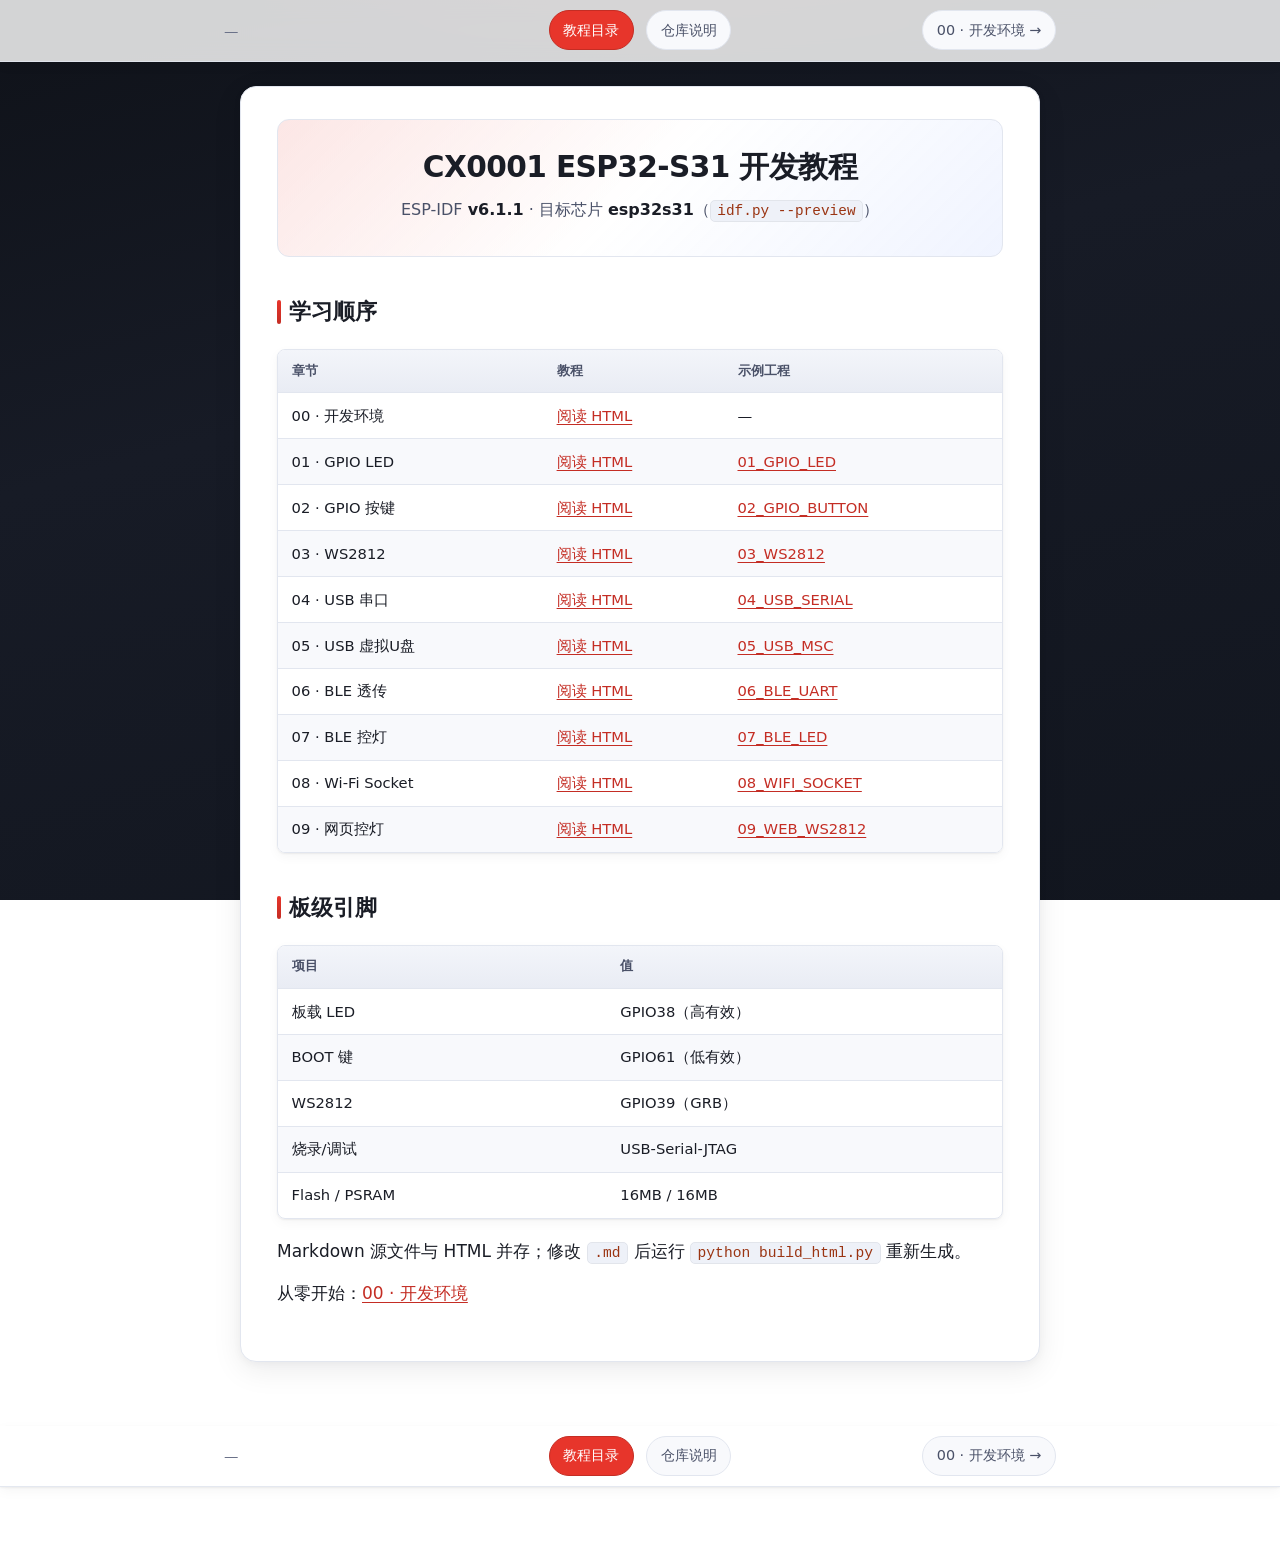
==== 04.教程/index.html @ 6d284074 "Initial commit: CX0001 ESP32-S31 board materials and ESP-IDF tutorials Co-authored-by: Cursor <curso" ====
<!DOCTYPE html>
<html lang="zh-CN">
<head>
  <meta charset="utf-8">
  <meta name="viewport" content="width=device-width, initial-scale=1">
  <title>教程目录 — CX0001</title>
  <meta name="theme-color" content="#171b26">
  <link rel="stylesheet" href="assets/style.css">
</head>
<body>
<nav class="site-nav" aria-label="章节导航">
  <div class="site-nav-inner">
    <div class="nav-prev"><span class="sep">—</span></div>
    <div class="nav-center">
      <a class="nav-pill nav-pill-primary" href="index.html">教程目录</a>
      <a class="nav-pill" href="../README.md">仓库说明</a>
    </div>
    <div class="nav-next"><a class="nav-pill" href="00_开发环境.html">00 · 开发环境 →</a></div>
  </div>
</nav>
<main class="content">
<article class="prose">
<div class="index-hero">
<h1>CX0001 ESP32-S31 开发教程</h1>
<p>ESP-IDF <strong>v6.1.1</strong> · 目标芯片 <strong>esp32s31</strong>（<code>idf.py --preview</code>）</p>
</div>
<h2>学习顺序</h2>
<table>
<thead><tr><th>章节</th><th>教程</th><th>示例工程</th></tr></thead>
<tbody>
<tr><td>00 · 开发环境</td><td><a href="00_开发环境.html">阅读 HTML</a></td><td>—</td></tr><tr><td>01 · GPIO LED</td><td><a href="01_GPIO_LED.html">阅读 HTML</a></td><td><a href="../03.Sketch/01_GPIO_LED">01_GPIO_LED</a></td></tr><tr><td>02 · GPIO 按键</td><td><a href="02_GPIO_BUTTON.html">阅读 HTML</a></td><td><a href="../03.Sketch/02_GPIO_BUTTON">02_GPIO_BUTTON</a></td></tr><tr><td>03 · WS2812</td><td><a href="03_WS2812.html">阅读 HTML</a></td><td><a href="../03.Sketch/03_WS2812">03_WS2812</a></td></tr><tr><td>04 · USB 串口</td><td><a href="04_USB_SERIAL.html">阅读 HTML</a></td><td><a href="../03.Sketch/04_USB_SERIAL">04_USB_SERIAL</a></td></tr><tr><td>05 · USB 虚拟U盘</td><td><a href="05_USB_MSC.html">阅读 HTML</a></td><td><a href="../03.Sketch/05_USB_MSC">05_USB_MSC</a></td></tr><tr><td>06 · BLE 透传</td><td><a href="06_BLE_UART.html">阅读 HTML</a></td><td><a href="../03.Sketch/06_BLE_UART">06_BLE_UART</a></td></tr><tr><td>07 · BLE 控灯</td><td><a href="07_BLE_LED.html">阅读 HTML</a></td><td><a href="../03.Sketch/07_BLE_LED">07_BLE_LED</a></td></tr><tr><td>08 · Wi-Fi Socket</td><td><a href="08_WIFI_SOCKET.html">阅读 HTML</a></td><td><a href="../03.Sketch/08_WIFI_SOCKET">08_WIFI_SOCKET</a></td></tr><tr><td>09 · 网页控灯</td><td><a href="09_WEB_WS2812.html">阅读 HTML</a></td><td><a href="../03.Sketch/09_WEB_WS2812">09_WEB_WS2812</a></td></tr>
</tbody>
</table>
<h2>板级引脚</h2>
<table>
<thead><tr><th>项目</th><th>值</th></tr></thead>
<tbody>
<tr><td>板载 LED</td><td>GPIO38（高有效）</td></tr>
<tr><td>BOOT 键</td><td>GPIO61（低有效）</td></tr>
<tr><td>WS2812</td><td>GPIO39（GRB）</td></tr>
<tr><td>烧录/调试</td><td>USB-Serial-JTAG</td></tr>
<tr><td>Flash / PSRAM</td><td>16MB / 16MB</td></tr>
</tbody>
</table>
<p>Markdown 源文件与 HTML 并存；修改 <code>.md</code> 后运行 <code>python build_html.py</code> 重新生成。</p>
<p>从零开始：<a href="00_开发环境.html">00 · 开发环境</a></p>
</article>
</main>
<nav class="site-nav" aria-label="章节导航">
  <div class="site-nav-inner">
    <div class="nav-prev"><span class="sep">—</span></div>
    <div class="nav-center">
      <a class="nav-pill nav-pill-primary" href="index.html">教程目录</a>
      <a class="nav-pill" href="../README.md">仓库说明</a>
    </div>
    <div class="nav-next"><a class="nav-pill" href="00_开发环境.html">00 · 开发环境 →</a></div>
  </div>
</nav>
<footer class="page-foot">CX0001 ESP32-S31 · ESP-IDF v6.1.1 教程</footer>
</body>
</html>
---- 04.教程/assets/style.css ----
/* CX0001 教程 — 静态 HTML 阅读样式 */
:root {
  --accent: #e7352b;
  --accent-dark: #c42d24;
  --accent-soft: rgba(231, 53, 43, 0.12);
  --accent-glow: rgba(231, 53, 43, 0.25);

  --bg0: #0f1219;
  --bg1: #171b26;
  --bg2: #1e2433;
  --surface: #ffffff;
  --surface-raised: #f8f9fc;

  --text: #1a1d26;
  --text-secondary: #4a5168;
  --text-muted: #6b7289;

  --border: #e2e6ef;
  --border-strong: #c8cedd;

  --link: #c42d24;
  --link-hover: #e7352b;

  --code-bg: #eef1f8;
  --pre-bg: #1a1f2e;
  --pre-fg: #e8ecf4;
  --pre-border: #2d3548;

  --radius-sm: 8px;
  --radius-md: 12px;
  --radius-lg: 16px;
  --shadow-sm: 0 1px 2px rgba(15, 18, 25, 0.06), 0 4px 12px rgba(15, 18, 25, 0.04);
  --shadow-md: 0 8px 30px rgba(15, 18, 25, 0.08), 0 2px 8px rgba(15, 18, 25, 0.04);
  --max: 48rem;
  --font-sans: "Segoe UI", "PingFang SC", "Microsoft YaHei", "Noto Sans SC", system-ui, sans-serif;
  --font-mono: "Cascadia Code", "Consolas", "JetBrains Mono", ui-monospace, monospace;
}

*,
*::before,
*::after {
  box-sizing: border-box;
}

html {
  scroll-behavior: smooth;
}

body {
  margin: 0;
  min-height: 100vh;
  font-family: var(--font-sans);
  font-size: 1.0625rem;
  line-height: 1.75;
  color: var(--text);
  background:
    radial-gradient(ellipse 80% 50% at 50% -20%, var(--accent-glow), transparent 55%),
    linear-gradient(165deg, var(--bg0) 0%, var(--bg1) 40%, #12161f 100%);
  background-attachment: fixed;
}

a {
  color: var(--link);
  text-decoration-thickness: 1px;
  text-underline-offset: 3px;
  transition: color 0.15s ease;
}

a:hover {
  color: var(--link-hover);
}

/* —— 顶栏导航 —— */
.site-nav {
  position: sticky;
  top: 0;
  z-index: 100;
  padding: 0.65rem 1rem;
  background: rgba(255, 255, 255, 0.82);
  backdrop-filter: blur(12px);
  -webkit-backdrop-filter: blur(12px);
  border-bottom: 1px solid rgba(226, 230, 239, 0.9);
  box-shadow: var(--shadow-sm);
}

.site-nav-inner {
  max-width: calc(var(--max) + 4rem);
  margin: 0 auto;
  display: grid;
  grid-template-columns: 1fr auto 1fr;
  gap: 0.75rem;
  align-items: center;
}

.site-nav .nav-prev {
  justify-self: start;
}

.site-nav .nav-center {
  justify-self: center;
  display: flex;
  flex-wrap: wrap;
  gap: 0.5rem 0.75rem;
  align-items: center;
  justify-content: center;
}

.site-nav .nav-next {
  justify-self: end;
  text-align: right;
}

.site-nav a {
  text-decoration: none;
  font-size: 0.9rem;
  font-weight: 500;
}

.site-nav a.nav-pill {
  display: inline-block;
  padding: 0.4rem 0.85rem;
  border-radius: 999px;
  background: var(--surface-raised);
  border: 1px solid var(--border);
  color: var(--text-secondary);
}

.site-nav a.nav-pill:hover {
  background: #fff;
  border-color: var(--accent);
  color: var(--accent);
}

.site-nav a.nav-pill-primary {
  background: var(--accent);
  border-color: var(--accent-dark);
  color: #fff;
}

.site-nav a.nav-pill-primary:hover {
  background: var(--accent-dark);
  color: #fff;
}

.site-nav .sep {
  color: var(--text-muted);
  font-size: 0.9rem;
}

/* —— 正文卡片 —— */
main.content {
  max-width: calc(var(--max) + 4rem);
  margin: 1.5rem auto 2rem;
  padding: 0 1rem 2rem;
}

main.content .prose {
  background: var(--surface);
  border-radius: var(--radius-lg);
  border: 1px solid var(--border);
  box-shadow: var(--shadow-md);
  padding: 2rem 2.25rem 2.5rem;
}

@media (max-width: 640px) {
  main.content .prose {
    padding: 1.35rem 1.15rem 1.75rem;
    border-radius: var(--radius-md);
  }

  .site-nav-inner {
    grid-template-columns: 1fr;
    text-align: center;
  }

  .site-nav .nav-prev,
  .site-nav .nav-next {
    justify-self: center;
  }
}

/* —— 排版 —— */
.prose h1 {
  font-size: 1.85rem;
  font-weight: 700;
  margin: 0 0 1rem;
  line-height: 1.35;
  letter-spacing: -0.02em;
  color: var(--text);
  padding-bottom: 0.75rem;
  border-bottom: 3px solid var(--accent);
}

.prose h2 {
  font-size: 1.35rem;
  font-weight: 600;
  margin: 2.25rem 0 0.85rem;
  color: var(--text);
  display: flex;
  align-items: center;
  gap: 0.5rem;
}

.prose h2::before {
  content: "";
  display: inline-block;
  width: 4px;
  height: 1.1em;
  background: linear-gradient(180deg, var(--accent), var(--accent-dark));
  border-radius: 2px;
  flex-shrink: 0;
}

.prose h3 {
  font-size: 1.12rem;
  font-weight: 600;
  margin: 1.75rem 0 0.6rem;
  color: var(--text-secondary);
}

.prose p {
  margin: 0.75rem 0;
}

.prose strong {
  color: var(--text);
  font-weight: 600;
}

.prose ul,
.prose ol {
  margin: 0.65rem 0 1rem;
  padding-left: 1.35rem;
}

.prose li {
  margin: 0.35rem 0;
}

.prose li::marker {
  color: var(--accent);
}

.prose hr {
  border: none;
  border-top: 1px dashed var(--border-strong);
  margin: 2rem 0;
}

/* —— 表格 —— */
.prose table {
  width: 100%;
  border-collapse: separate;
  border-spacing: 0;
  font-size: 0.92rem;
  margin: 1.15rem 0;
  border-radius: var(--radius-sm);
  overflow: hidden;
  border: 1px solid var(--border);
  box-shadow: var(--shadow-sm);
}

.prose thead th {
  background: linear-gradient(180deg, #f3f5fa 0%, #e9ecf4 100%);
  color: var(--text-secondary);
  font-weight: 600;
  font-size: 0.82rem;
  text-transform: none;
  letter-spacing: 0.02em;
}

.prose th,
.prose td {
  padding: 0.6rem 0.85rem;
  text-align: left;
  border-bottom: 1px solid var(--border);
}

.prose tr:last-child td {
  border-bottom: none;
}

.prose tbody tr:nth-child(even) {
  background: var(--surface-raised);
}

.prose tbody tr:hover {
  background: var(--accent-soft);
}

/* —— 行内代码 —— */
.prose code {
  font-family: var(--font-mono);
  font-size: 0.86em;
  background: var(--code-bg);
  color: #9a3412;
  padding: 0.15em 0.45em;
  border-radius: 5px;
  border: 1px solid rgba(0, 0, 0, 0.05);
}

/* —— 代码块 —— */
.prose pre {
  margin: 1.1rem 0;
  padding: 1.1rem 1.25rem;
  background: var(--pre-bg);
  color: var(--pre-fg);
  border-radius: var(--radius-md);
  border: 1px solid var(--pre-border);
  overflow-x: auto;
  font-size: 0.84rem;
  line-height: 1.55;
  box-shadow: inset 0 1px 0 rgba(255, 255, 255, 0.04);
}

.prose pre code {
  background: none;
  border: none;
  padding: 0;
  color: inherit;
  font-size: inherit;
}

/* —— 引用（教程提示） —— */
.prose blockquote {
  margin: 1.25rem 0;
  padding: 0.85rem 1.15rem;
  border: none;
  border-left: 4px solid var(--accent);
  border-radius: 0 var(--radius-sm) var(--radius-sm) 0;
  background: linear-gradient(90deg, var(--accent-soft), rgba(255, 255, 255, 0.6));
  color: var(--text-secondary);
  font-size: 0.96rem;
}

.prose blockquote p {
  margin: 0.35rem 0;
}

/* —— 目录页 —— */
.index-hero {
  text-align: center;
  margin-bottom: 2rem;
  padding: 1.75rem 1.25rem 2rem;
  border-radius: var(--radius-md);
  background: linear-gradient(135deg, var(--accent-soft) 0%, rgba(255, 255, 255, 0.9) 50%, #f0f4ff 100%);
  border: 1px solid var(--border);
}

.index-hero h1 {
  border-bottom: none;
  padding-bottom: 0;
  margin-bottom: 0.5rem;
}

.index-hero p {
  color: var(--text-secondary);
  margin: 0;
  font-size: 1rem;
}

.index-hero code {
  font-size: 0.9em;
}

/* —— 页脚 —— */
footer.page-foot {
  max-width: calc(var(--max) + 4rem);
  margin: 0 auto 2.5rem;
  padding: 0 1rem;
  font-size: 0.8rem;
  color: rgba(255, 255, 255, 0.45);
  text-align: center;
}
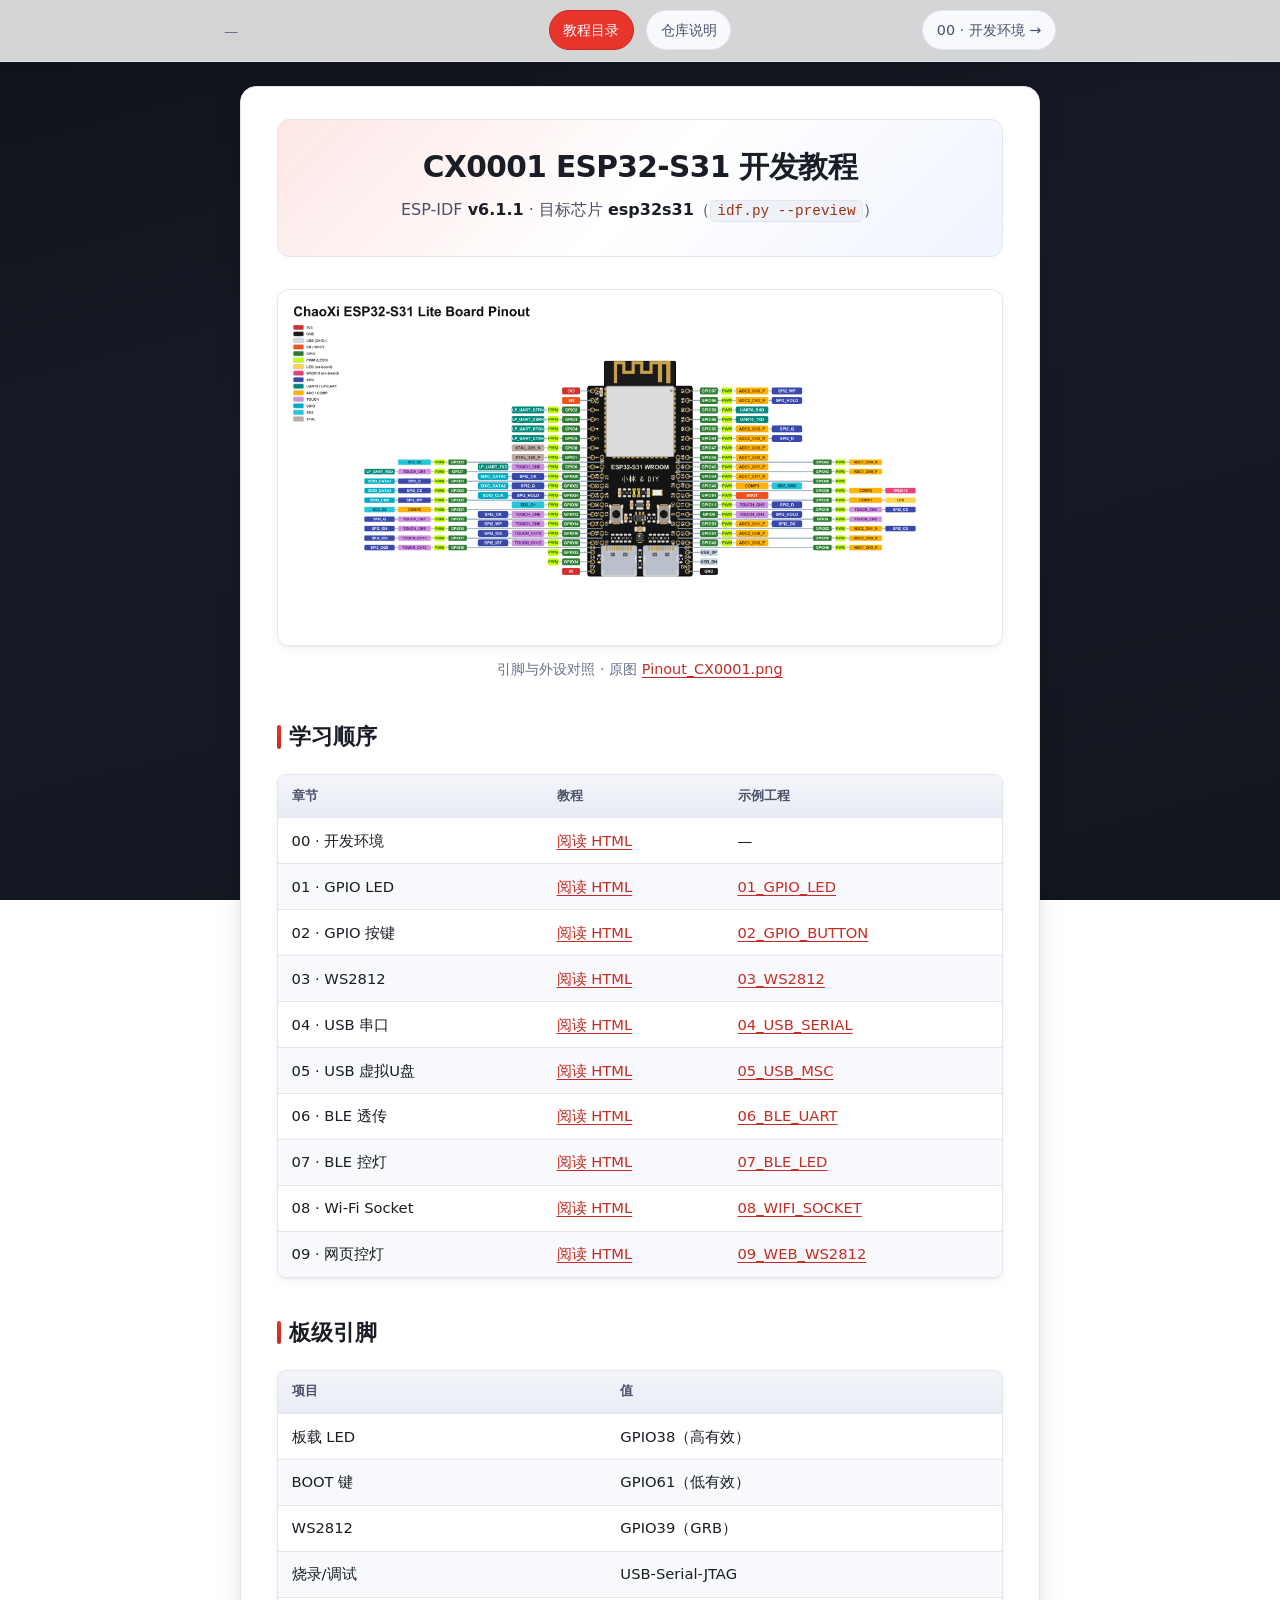
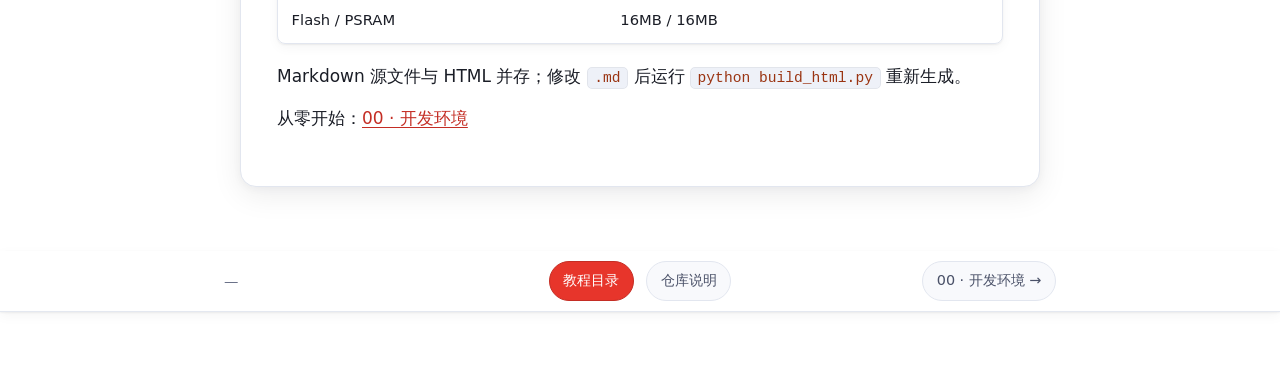
==== commit 0b531b2f: "docs: show Pinout_CX0001 in README and tutorial index Co-authored-by: Cursor <cursoragent@cursor.com" ====
--- a/04.教程/index.html
+++ b/04.教程/index.html
@@ -24,6 +24,10 @@
 <h1>CX0001 ESP32-S31 开发教程</h1>
 <p>ESP-IDF <strong>v6.1.1</strong> · 目标芯片 <strong>esp32s31</strong>（<code>idf.py --preview</code>）</p>
 </div>
+<figure class="board-figure">
+<img src="../06.Picture/Pinout_CX0001.png" alt="CX0001 板卡引脚图" width="960" loading="lazy">
+<figcaption>引脚与外设对照 · 原图 <a href="../06.Picture/Pinout_CX0001.png">Pinout_CX0001.png</a></figcaption>
+</figure>
 <h2>学习顺序</h2>
 <table>
 <thead><tr><th>章节</th><th>教程</th><th>示例工程</th></tr></thead>
--- a/04.教程/assets/style.css
+++ b/04.教程/assets/style.css
@@ -337,6 +337,31 @@
   margin: 0.35rem 0;
 }
 
+.prose img {
+  max-width: 100%;
+  height: auto;
+  display: block;
+  margin: 1.25rem auto;
+  border-radius: var(--radius-md);
+  border: 1px solid var(--border);
+  box-shadow: var(--shadow-sm);
+}
+
+.prose .board-figure {
+  margin: 0 0 2rem;
+  text-align: center;
+}
+
+.prose .board-figure img {
+  margin: 0 auto;
+}
+
+.prose figcaption {
+  margin-top: 0.65rem;
+  font-size: 0.9rem;
+  color: var(--text-muted);
+}
+
 /* —— 目录页 —— */
 .index-hero {
   text-align: center;
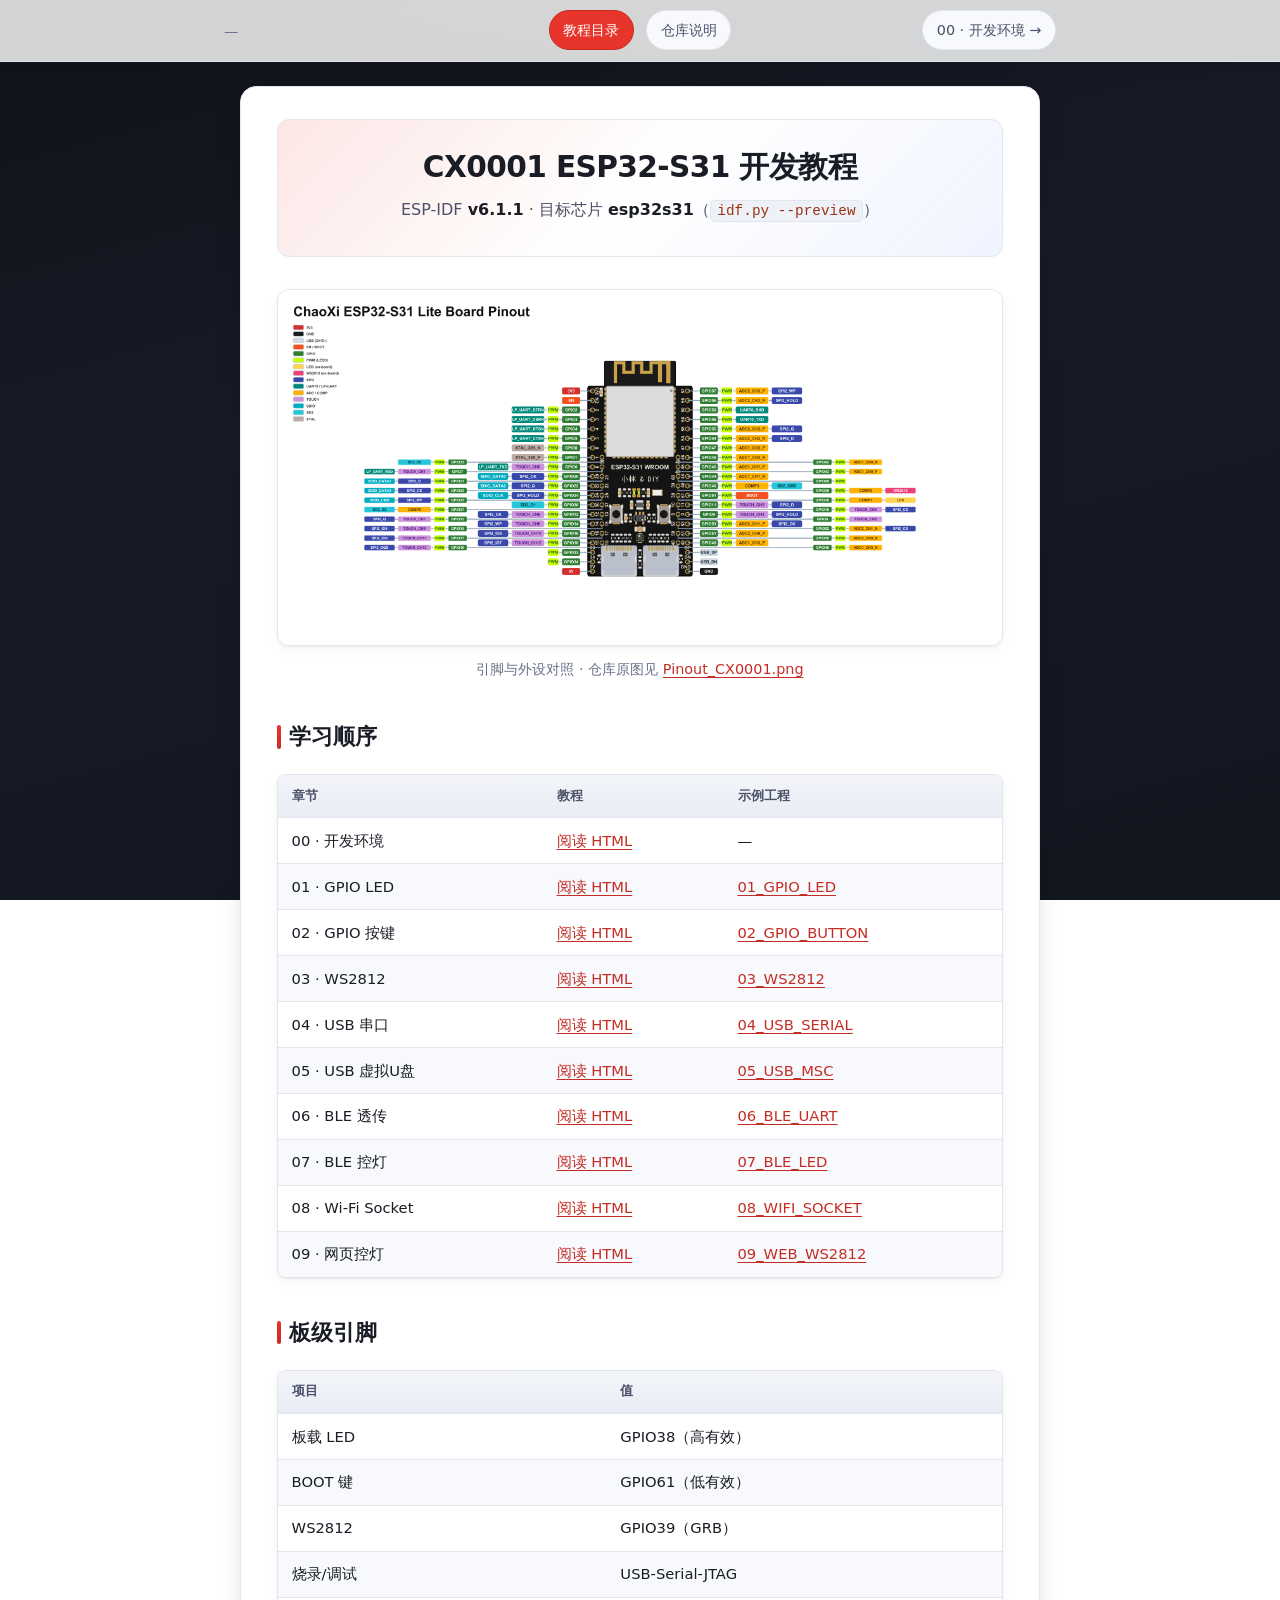
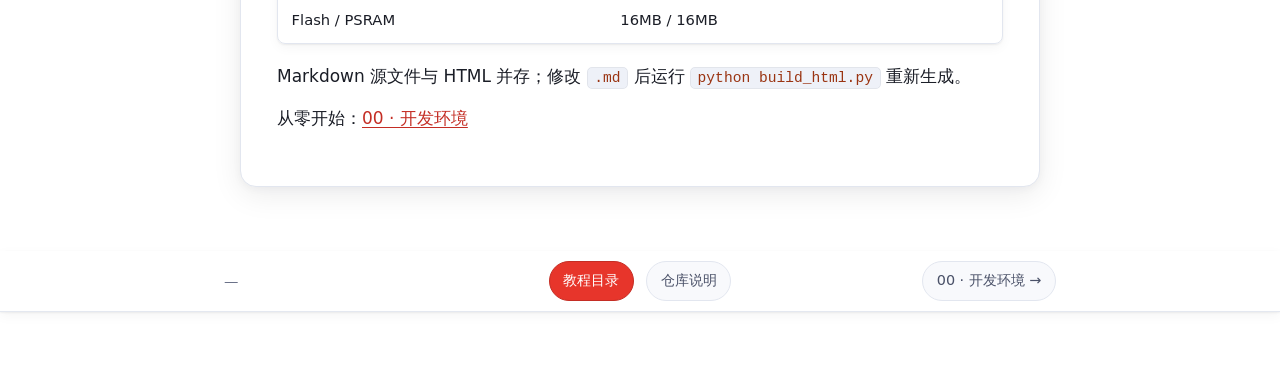
==== commit 5ba70f66: "Update files." ====
--- a/04.教程/index.html
+++ b/04.教程/index.html
@@ -13,7 +13,7 @@
     <div class="nav-prev"><span class="sep">—</span></div>
     <div class="nav-center">
       <a class="nav-pill nav-pill-primary" href="index.html">教程目录</a>
-      <a class="nav-pill" href="../README.md">仓库说明</a>
+      <a class="nav-pill" href="https://github.com/Zhentao-Lin/CX0001_ESP32_S31_Module_Lite_Board">仓库说明</a>
     </div>
     <div class="nav-next"><a class="nav-pill" href="00_开发环境.html">00 · 开发环境 →</a></div>
   </div>
@@ -25,8 +25,8 @@
 <p>ESP-IDF <strong>v6.1.1</strong> · 目标芯片 <strong>esp32s31</strong>（<code>idf.py --preview</code>）</p>
 </div>
 <figure class="board-figure">
-<img src="../06.Picture/Pinout_CX0001.png" alt="CX0001 板卡引脚图" width="960" loading="lazy">
-<figcaption>引脚与外设对照 · 原图 <a href="../06.Picture/Pinout_CX0001.png">Pinout_CX0001.png</a></figcaption>
+<img src="assets/Pinout_CX0001.png" alt="CX0001 板卡引脚图" width="960" loading="lazy">
+<figcaption>引脚与外设对照 · 仓库原图见 <a href="https://github.com/Zhentao-Lin/CX0001_ESP32_S31_Module_Lite_Board/blob/main/06.Picture/Pinout_CX0001.png">Pinout_CX0001.png</a></figcaption>
 </figure>
 <h2>学习顺序</h2>
 <table>
@@ -55,7 +55,7 @@
     <div class="nav-prev"><span class="sep">—</span></div>
     <div class="nav-center">
       <a class="nav-pill nav-pill-primary" href="index.html">教程目录</a>
-      <a class="nav-pill" href="../README.md">仓库说明</a>
+      <a class="nav-pill" href="https://github.com/Zhentao-Lin/CX0001_ESP32_S31_Module_Lite_Board">仓库说明</a>
     </div>
     <div class="nav-next"><a class="nav-pill" href="00_开发环境.html">00 · 开发环境 →</a></div>
   </div>
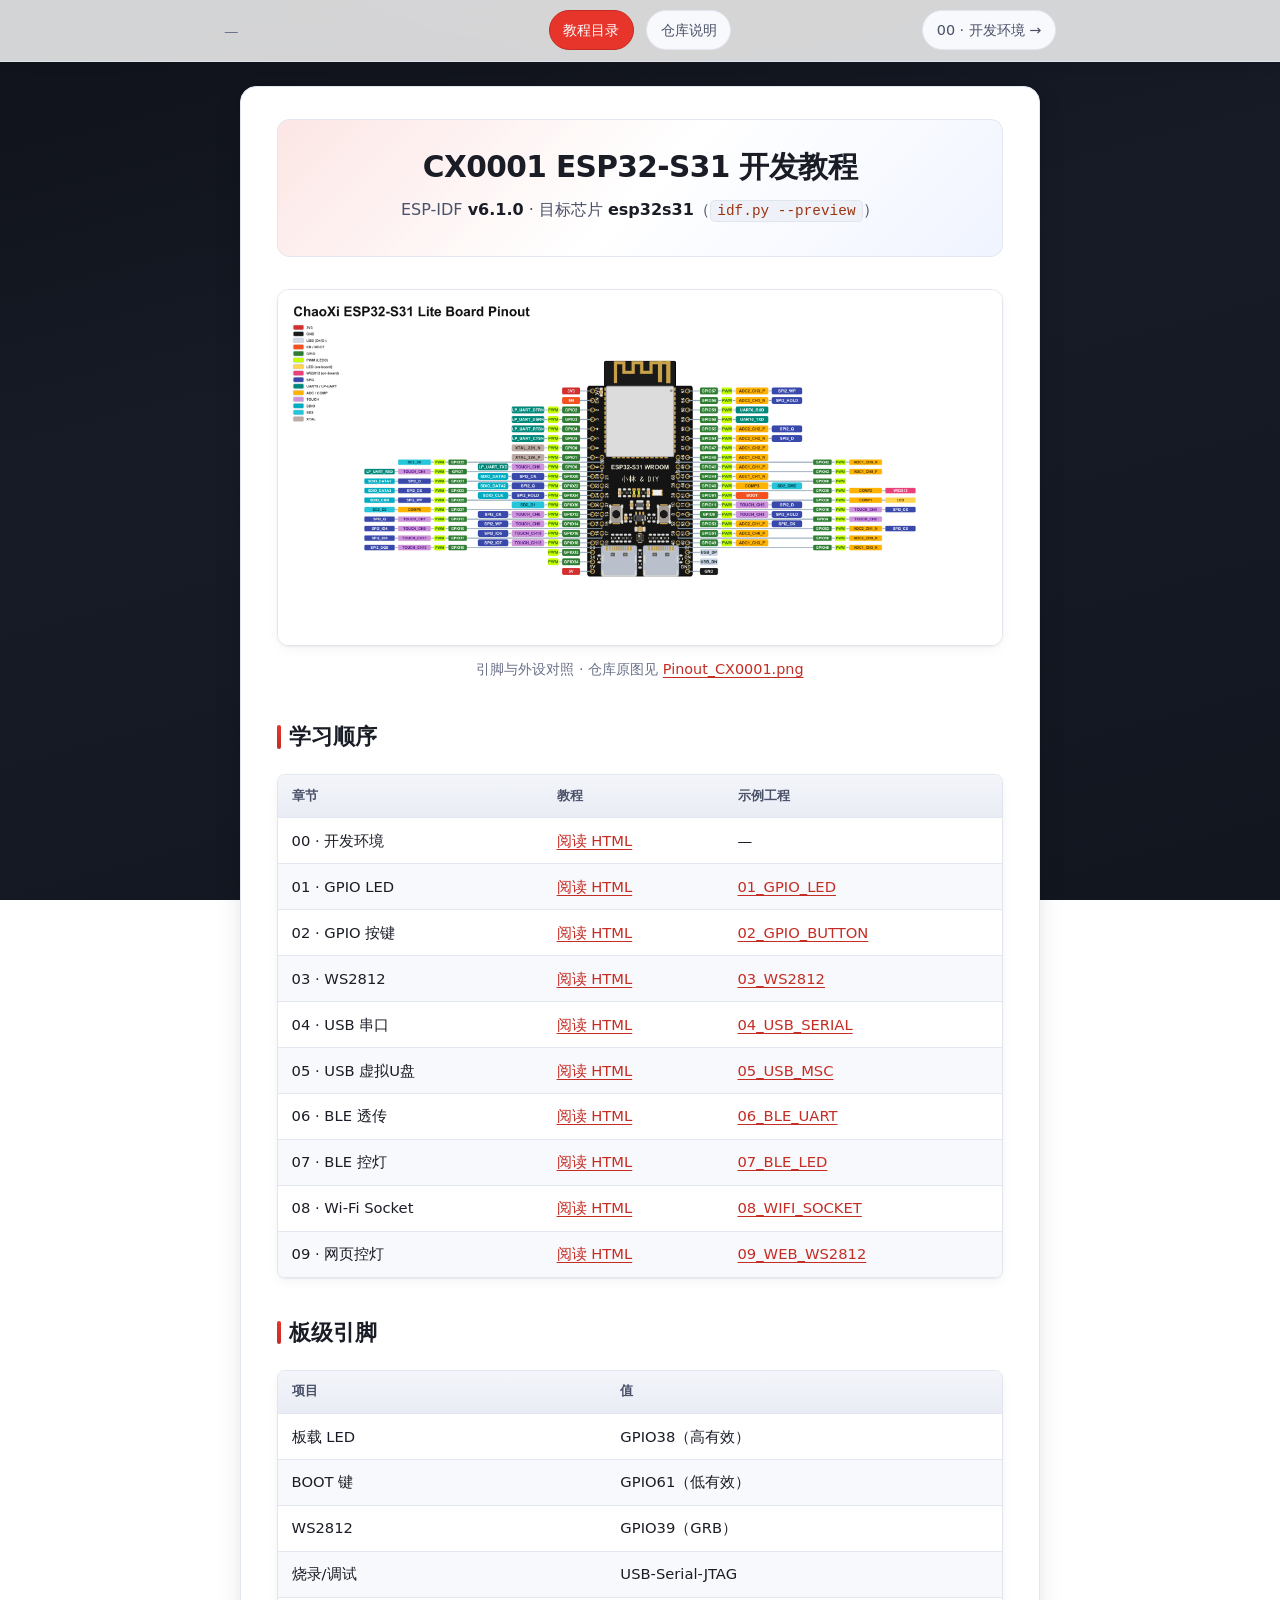
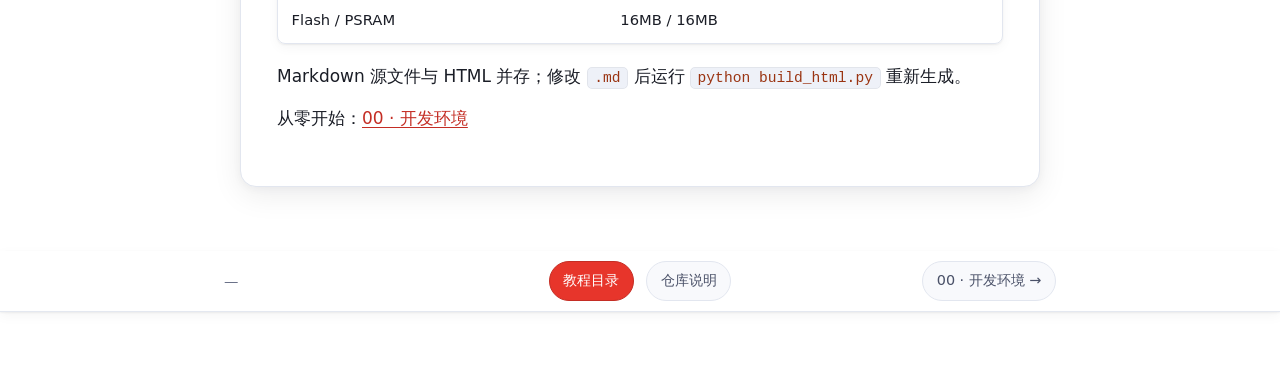
==== commit d95e9637: "docs: align tutorial text with ESP-IDF v6.1.0 (kit version) Co-authored-by: Cursor <cursoragent@curs" ====
--- a/04.教程/index.html
+++ b/04.教程/index.html
@@ -22,7 +22,7 @@
 <article class="prose">
 <div class="index-hero">
 <h1>CX0001 ESP32-S31 开发教程</h1>
-<p>ESP-IDF <strong>v6.1.1</strong> · 目标芯片 <strong>esp32s31</strong>（<code>idf.py --preview</code>）</p>
+<p>ESP-IDF <strong>v6.1.0</strong> · 目标芯片 <strong>esp32s31</strong>（<code>idf.py --preview</code>）</p>
 </div>
 <figure class="board-figure">
 <img src="assets/Pinout_CX0001.png" alt="CX0001 板卡引脚图" width="960" loading="lazy">
@@ -32,7 +32,7 @@
 <table>
 <thead><tr><th>章节</th><th>教程</th><th>示例工程</th></tr></thead>
 <tbody>
-<tr><td>00 · 开发环境</td><td><a href="00_开发环境.html">阅读 HTML</a></td><td>—</td></tr><tr><td>01 · GPIO LED</td><td><a href="01_GPIO_LED.html">阅读 HTML</a></td><td><a href="../03.Sketch/01_GPIO_LED">01_GPIO_LED</a></td></tr><tr><td>02 · GPIO 按键</td><td><a href="02_GPIO_BUTTON.html">阅读 HTML</a></td><td><a href="../03.Sketch/02_GPIO_BUTTON">02_GPIO_BUTTON</a></td></tr><tr><td>03 · WS2812</td><td><a href="03_WS2812.html">阅读 HTML</a></td><td><a href="../03.Sketch/03_WS2812">03_WS2812</a></td></tr><tr><td>04 · USB 串口</td><td><a href="04_USB_SERIAL.html">阅读 HTML</a></td><td><a href="../03.Sketch/04_USB_SERIAL">04_USB_SERIAL</a></td></tr><tr><td>05 · USB 虚拟U盘</td><td><a href="05_USB_MSC.html">阅读 HTML</a></td><td><a href="../03.Sketch/05_USB_MSC">05_USB_MSC</a></td></tr><tr><td>06 · BLE 透传</td><td><a href="06_BLE_UART.html">阅读 HTML</a></td><td><a href="../03.Sketch/06_BLE_UART">06_BLE_UART</a></td></tr><tr><td>07 · BLE 控灯</td><td><a href="07_BLE_LED.html">阅读 HTML</a></td><td><a href="../03.Sketch/07_BLE_LED">07_BLE_LED</a></td></tr><tr><td>08 · Wi-Fi Socket</td><td><a href="08_WIFI_SOCKET.html">阅读 HTML</a></td><td><a href="../03.Sketch/08_WIFI_SOCKET">08_WIFI_SOCKET</a></td></tr><tr><td>09 · 网页控灯</td><td><a href="09_WEB_WS2812.html">阅读 HTML</a></td><td><a href="../03.Sketch/09_WEB_WS2812">09_WEB_WS2812</a></td></tr>
+<tr><td>00 · 开发环境</td><td><a href="00_开发环境.html">阅读 HTML</a></td><td>—</td></tr><tr><td>01 · GPIO LED</td><td><a href="01_GPIO_LED.html">阅读 HTML</a></td><td><a href="https://github.com/Zhentao-Lin/CX0001_ESP32_S31_Module_Lite_Board/tree/main/03.Sketch/01_GPIO_LED" target="_blank" rel="noopener">01_GPIO_LED</a></td></tr><tr><td>02 · GPIO 按键</td><td><a href="02_GPIO_BUTTON.html">阅读 HTML</a></td><td><a href="https://github.com/Zhentao-Lin/CX0001_ESP32_S31_Module_Lite_Board/tree/main/03.Sketch/02_GPIO_BUTTON" target="_blank" rel="noopener">02_GPIO_BUTTON</a></td></tr><tr><td>03 · WS2812</td><td><a href="03_WS2812.html">阅读 HTML</a></td><td><a href="https://github.com/Zhentao-Lin/CX0001_ESP32_S31_Module_Lite_Board/tree/main/03.Sketch/03_WS2812" target="_blank" rel="noopener">03_WS2812</a></td></tr><tr><td>04 · USB 串口</td><td><a href="04_USB_SERIAL.html">阅读 HTML</a></td><td><a href="https://github.com/Zhentao-Lin/CX0001_ESP32_S31_Module_Lite_Board/tree/main/03.Sketch/04_USB_SERIAL" target="_blank" rel="noopener">04_USB_SERIAL</a></td></tr><tr><td>05 · USB 虚拟U盘</td><td><a href="05_USB_MSC.html">阅读 HTML</a></td><td><a href="https://github.com/Zhentao-Lin/CX0001_ESP32_S31_Module_Lite_Board/tree/main/03.Sketch/05_USB_MSC" target="_blank" rel="noopener">05_USB_MSC</a></td></tr><tr><td>06 · BLE 透传</td><td><a href="06_BLE_UART.html">阅读 HTML</a></td><td><a href="https://github.com/Zhentao-Lin/CX0001_ESP32_S31_Module_Lite_Board/tree/main/03.Sketch/06_BLE_UART" target="_blank" rel="noopener">06_BLE_UART</a></td></tr><tr><td>07 · BLE 控灯</td><td><a href="07_BLE_LED.html">阅读 HTML</a></td><td><a href="https://github.com/Zhentao-Lin/CX0001_ESP32_S31_Module_Lite_Board/tree/main/03.Sketch/07_BLE_LED" target="_blank" rel="noopener">07_BLE_LED</a></td></tr><tr><td>08 · Wi-Fi Socket</td><td><a href="08_WIFI_SOCKET.html">阅读 HTML</a></td><td><a href="https://github.com/Zhentao-Lin/CX0001_ESP32_S31_Module_Lite_Board/tree/main/03.Sketch/08_WIFI_SOCKET" target="_blank" rel="noopener">08_WIFI_SOCKET</a></td></tr><tr><td>09 · 网页控灯</td><td><a href="09_WEB_WS2812.html">阅读 HTML</a></td><td><a href="https://github.com/Zhentao-Lin/CX0001_ESP32_S31_Module_Lite_Board/tree/main/03.Sketch/09_WEB_WS2812" target="_blank" rel="noopener">09_WEB_WS2812</a></td></tr>
 </tbody>
 </table>
 <h2>板级引脚</h2>
@@ -60,6 +60,6 @@
     <div class="nav-next"><a class="nav-pill" href="00_开发环境.html">00 · 开发环境 →</a></div>
   </div>
 </nav>
-<footer class="page-foot">CX0001 ESP32-S31 · ESP-IDF v6.1.1 教程</footer>
+<footer class="page-foot">CX0001 ESP32-S31 · ESP-IDF v6.1.0 教程</footer>
 </body>
 </html>
